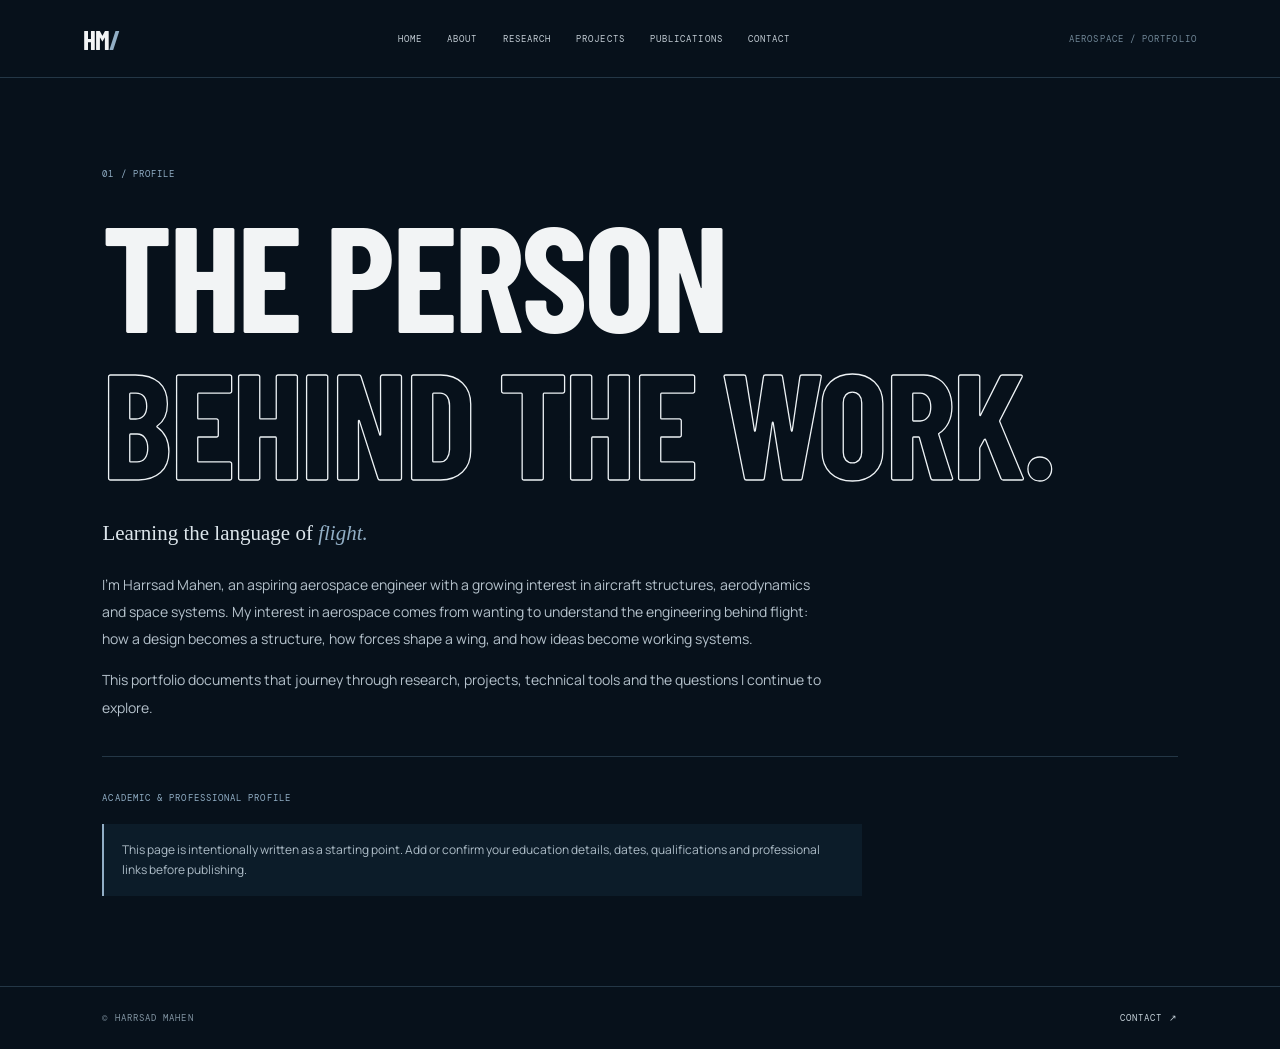
==== about.html @ 7b2c5748 "Add files via upload" ====
<!doctype html><html lang="en"><head><meta charset="utf-8"><meta name="viewport" content="width=device-width,initial-scale=1"><title>About | Harrsad Mahen</title><link rel="stylesheet" href="styles.css"></head><body><header class="topbar">
<a class="brand" href="index.html">HM<span>/</span></a>
<nav aria-label="Main navigation">
<a href="index.html">HOME</a><a href="about.html">ABOUT</a><a href="research.html">RESEARCH</a><a href="projects.html">PROJECTS</a><a href="publications.html">PUBLICATIONS</a><a href="contact.html">CONTACT</a>
</nav><span class="micro">AEROSPACE / PORTFOLIO</span></header><main class="wrap"><p class="eyebrow">01 / PROFILE</p><h1>THE PERSON<br><span class="outline">BEHIND THE WORK.</span></h1><p class="lede">Learning the language of <span class="serif">flight.</span></p><p class="copy">I’m Harrsad Mahen, an aspiring aerospace engineer with a growing interest in aircraft structures, aerodynamics and space systems. My interest in aerospace comes from wanting to understand the engineering behind flight: how a design becomes a structure, how forces shape a wing, and how ideas become working systems.</p><p class="copy">This portfolio documents that journey through research, projects, technical tools and the questions I continue to explore.</p><hr class="rule"><p class="eyebrow">ACADEMIC & PROFESSIONAL PROFILE</p><div class="notice">This page is intentionally written as a starting point. Add or confirm your education details, dates, qualifications and professional links before publishing.</div></main><footer class="footer"><span>© HARRSAD MAHEN</span><a href="contact.html">CONTACT ↗</a></footer></body></html>
---- styles.css ----
@import url('https://fonts.googleapis.com/css2?family=Barlow+Condensed:wght@400;500;600;700;800&family=DM+Mono:wght@400;500&family=Manrope:wght@400;500;600;700;800&display=swap');
:root{--bg:#07111b;--panel:#0d2030;--ink:#f2f4f5;--muted:#9aaab7;--line:#243746;--blue:#91aec5;--display:'Barlow Condensed','Arial Narrow',sans-serif;--mono:'DM Mono',monospace;--body:'Manrope',Arial,sans-serif}
*{box-sizing:border-box}html{scroll-behavior:smooth;scroll-padding-top:90px}body{margin:0;background:var(--bg);color:var(--ink);font-family:var(--body);line-height:1.65}a{color:inherit;text-decoration:none}.topbar{min-height:78px;padding:0 6.5vw;display:flex;align-items:center;justify-content:space-between;gap:22px;border-bottom:1px solid var(--line);background:#07111b;position:sticky;top:0;z-index:5}.brand{font:700 27px var(--display);letter-spacing:-.04em}.brand span{color:var(--blue)}nav{display:flex;gap:25px;flex-wrap:wrap}nav a,.micro,.eyebrow,.tag,.footer{font:9px var(--mono);letter-spacing:.12em}nav a{color:#c3cdd5}nav a:hover,nav a[aria-current=page]{color:var(--blue)}.micro{color:#718797}.wrap{padding:90px 8vw;max-width:1440px;margin:auto}.eyebrow{color:var(--blue);margin:0 0 20px}h1,h2,h3{font-family:var(--display);text-transform:uppercase;line-height:.98;letter-spacing:-.025em;margin:0 0 24px}h1{font-size:clamp(70px,12vw,150px)}h2{font-size:clamp(43px,6vw,76px)}h3{font-size:32px}h1 .outline,h2 .outline{color:transparent;-webkit-text-stroke:1.3px #edf2f5}.serif{font:italic 400 1em Georgia,serif;text-transform:none;color:var(--blue)}.lede{font:400 21px/1.5 Georgia,serif;color:#dce5eb;max-width:690px}.copy{max-width:720px;color:#b5c2cc;font-size:14px;line-height:1.95}.hero{min-height:600px;display:grid;grid-template-columns:1.1fr .9fr;gap:5vw;align-items:center}.hero-art{min-height:390px;border:1px solid #2b4355;background:radial-gradient(ellipse at 52% 48%,#1a3b52,#0a1925 70%);position:relative;overflow:hidden;display:grid;place-items:center}.hero-art:before,.hero-art:after{content:"";position:absolute;border:1px solid #7391a8;border-radius:50%;width:72%;height:28%;transform:rotate(-25deg)}.hero-art:after{width:50%;height:90%;transform:rotate(55deg);opacity:.55}.hero-art span{z-index:1;font:10px var(--mono);letter-spacing:.15em;color:#a9c0d0}.actions{display:flex;gap:22px;flex-wrap:wrap;margin-top:30px}.button{display:inline-block;padding:13px 17px;border:1px solid #7896ad;font:9px var(--mono);letter-spacing:.1em}.button:hover{background:#eaf0f4;color:#07111b}.grid{display:grid;grid-template-columns:repeat(2,minmax(0,1fr));gap:18px;margin-top:35px}.card{padding:25px;border:1px solid var(--line);background:#0a1925}.card .tag{color:var(--blue)}.card p{color:var(--muted);font-size:13px}.rule{border:0;border-top:1px solid var(--line);margin:35px 0}.list{list-style:none;padding:0;margin:30px 0}.list li{padding:18px 0;border-bottom:1px solid var(--line);display:flex;gap:20px}.list b{color:var(--blue);font:11px var(--mono);min-width:28px}.notice{padding:16px 18px;border-left:2px solid var(--blue);background:#0c1c29;color:#aebdc8;font-size:12px;max-width:760px}.footer{border-top:1px solid var(--line);padding:25px 8vw;color:#8295a3;display:flex;justify-content:space-between;gap:18px;flex-wrap:wrap}.footer a{color:#c5d1d9}.paper-box{border:1px solid var(--line);padding:25px;background:#0a1925;margin:25px 0}.paper-box .paper-title{font:600 29px/1.15 var(--display);text-transform:uppercase}.small{font-size:11px;color:#8396a5}
@media(max-width:760px){.topbar{align-items:flex-start;flex-direction:column;padding:16px 5vw}.topbar nav{gap:14px}.topbar nav a{font-size:8px}.wrap{padding:65px 5vw}.hero{grid-template-columns:1fr;min-height:auto}.hero-art{min-height:280px}.grid{grid-template-columns:1fr}.footer{padding:22px 5vw}}
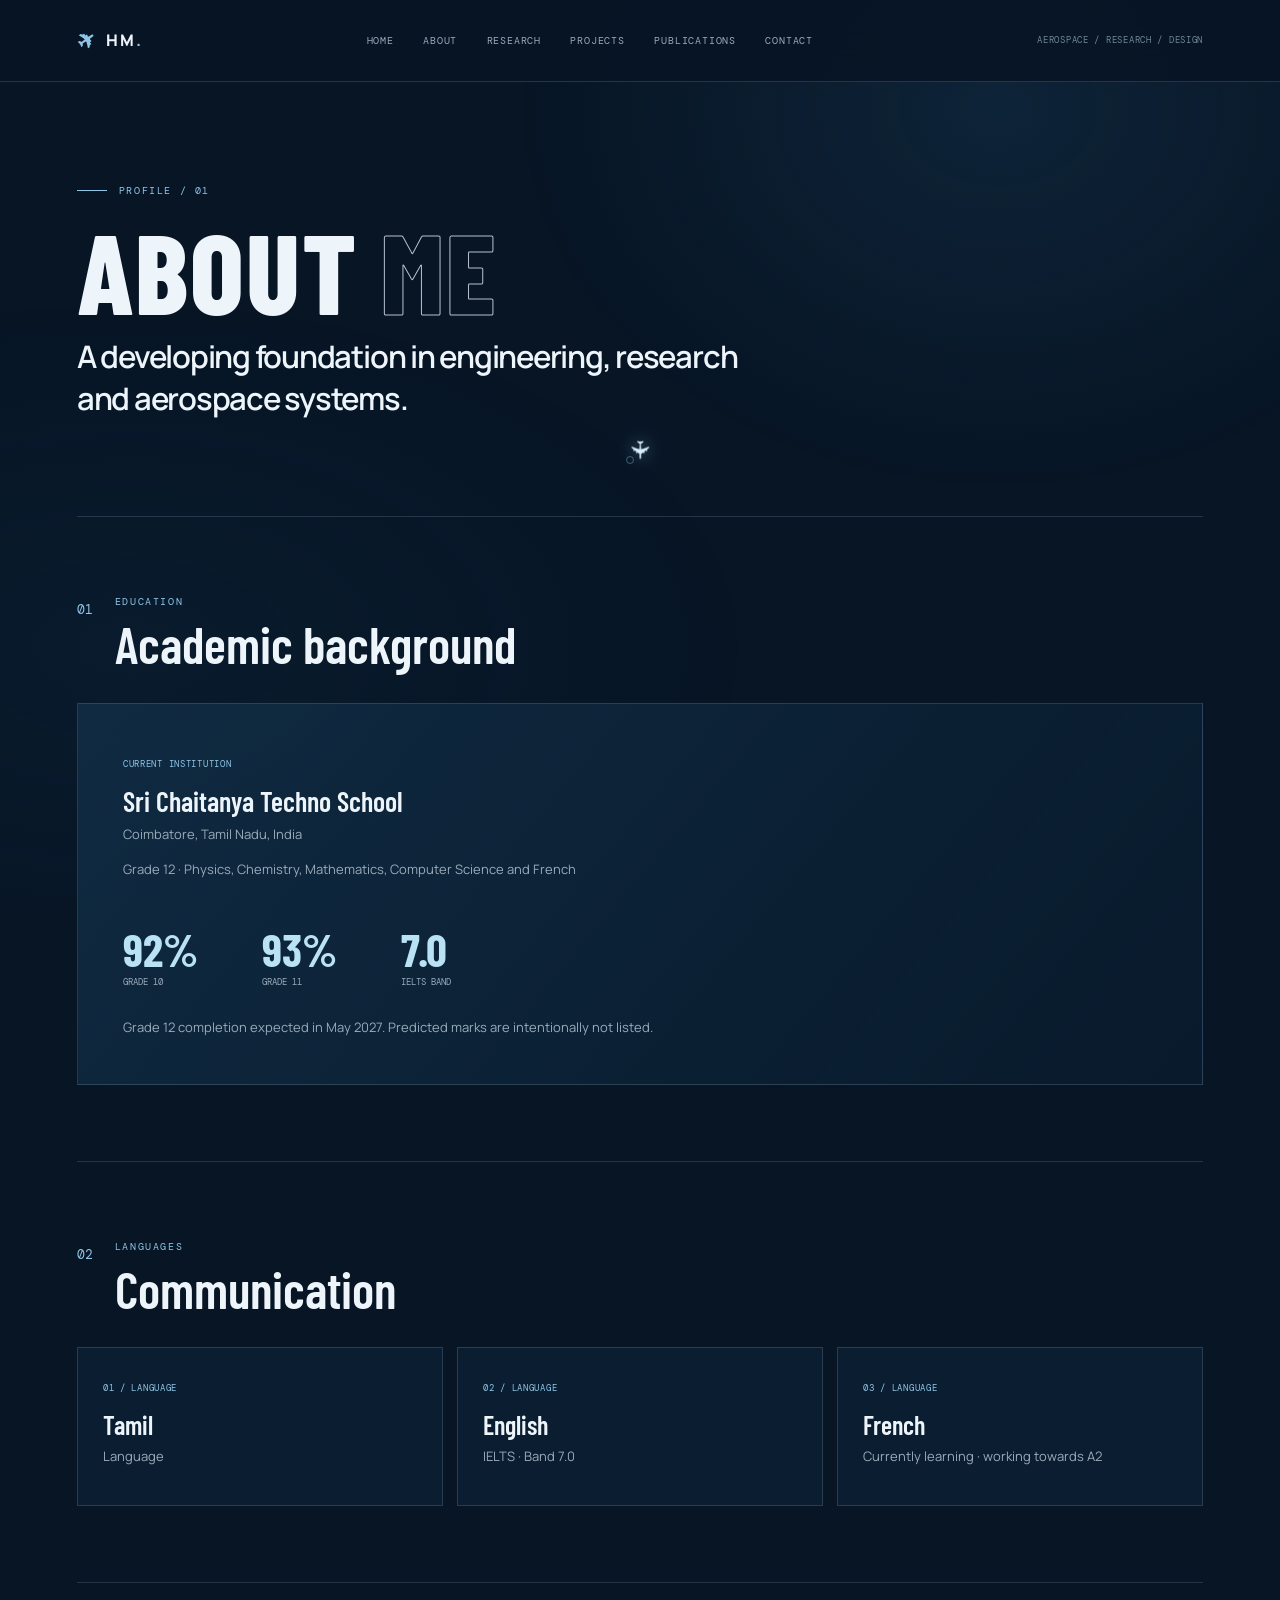
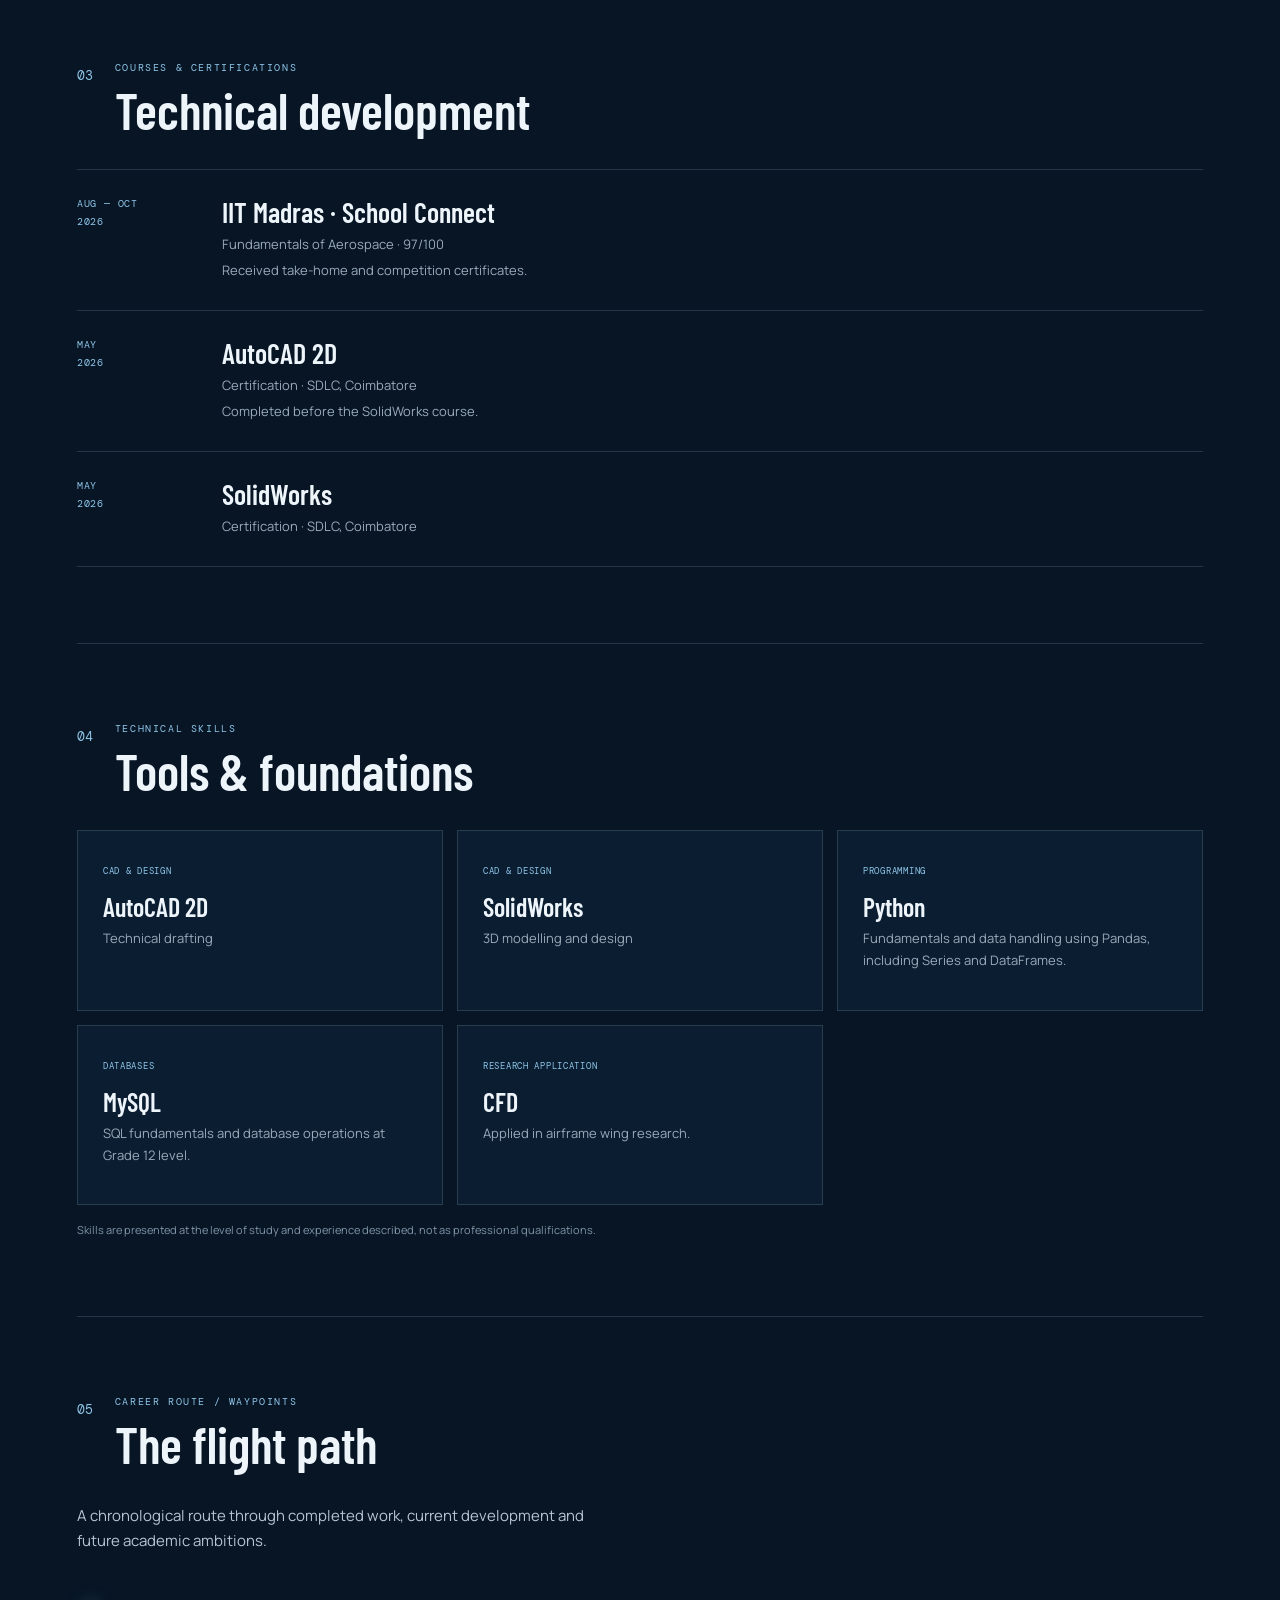
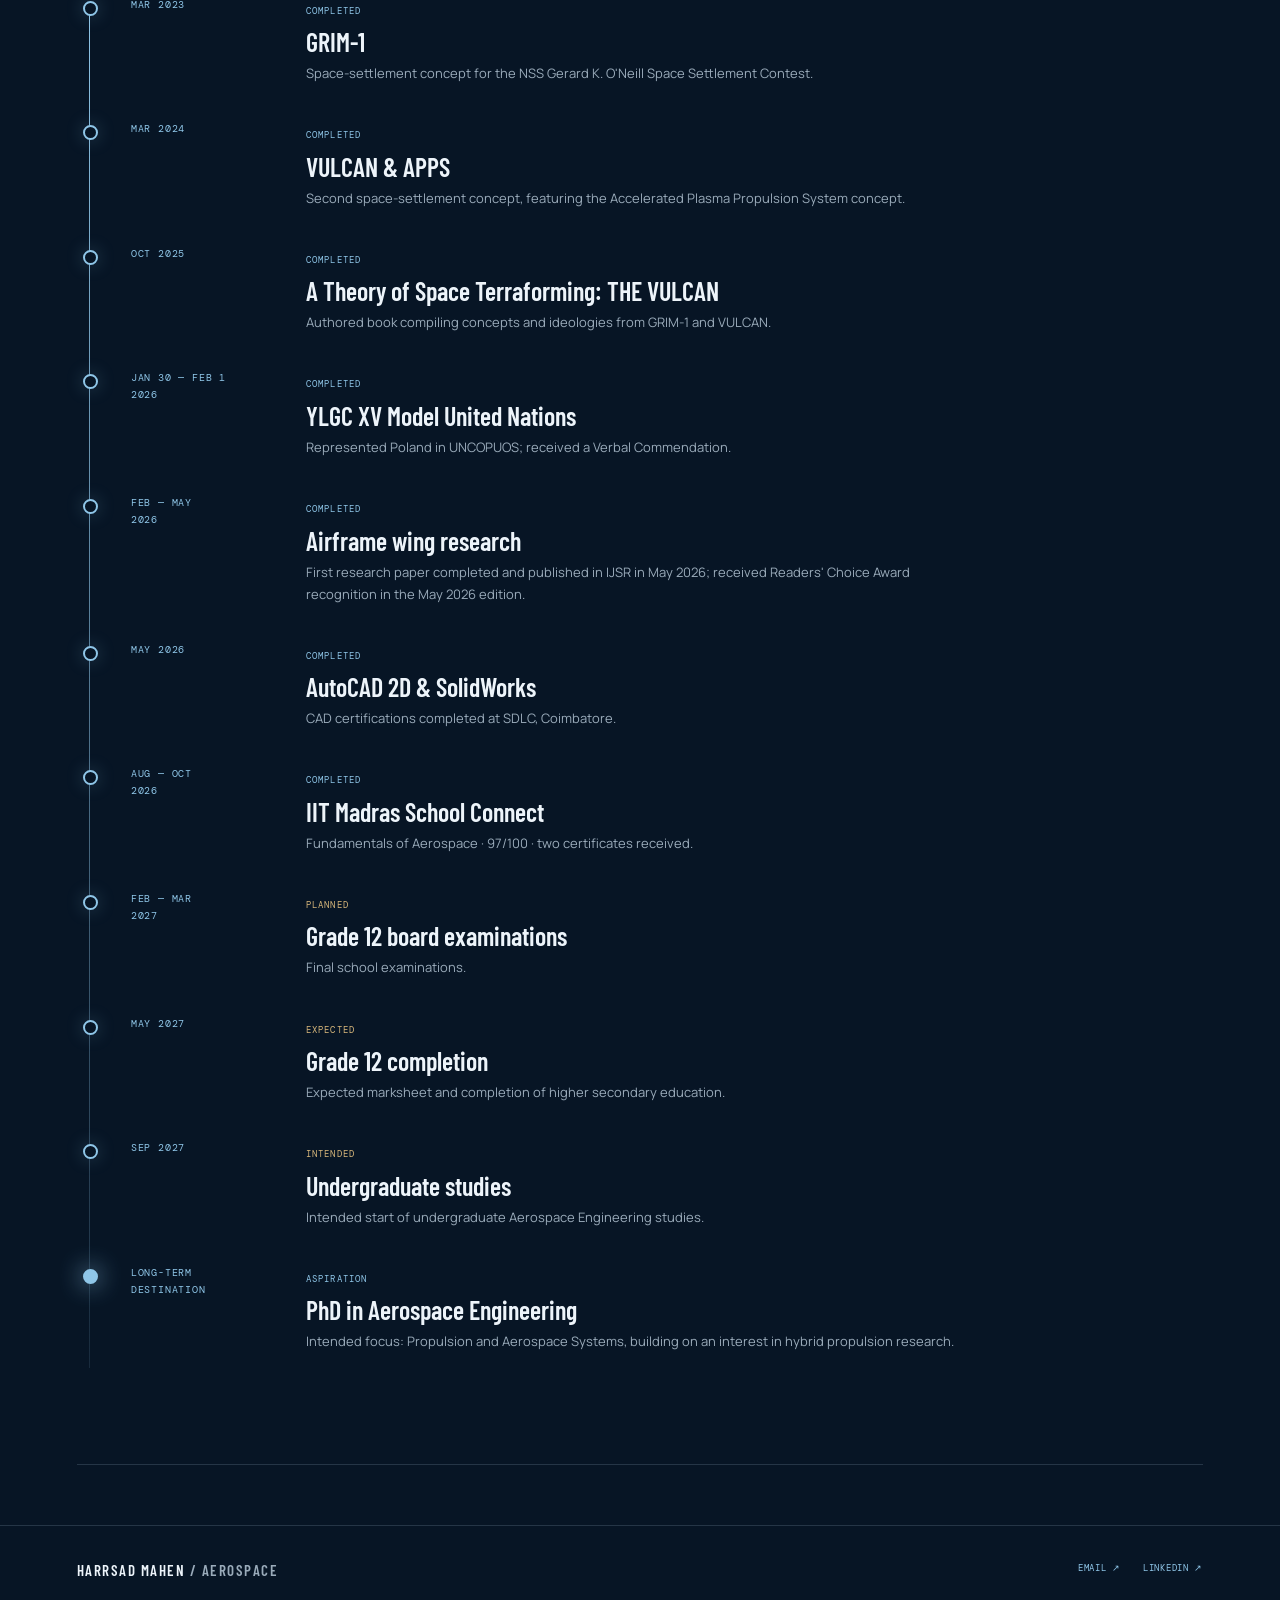
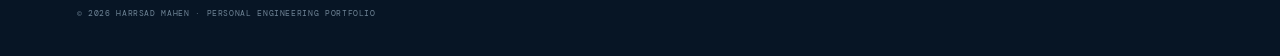
==== commit 3d6f7441: "Add files via upload" ====
--- a/about.html
+++ b/about.html
@@ -1,5 +1,85 @@
-<!doctype html><html lang="en"><head><meta charset="utf-8"><meta name="viewport" content="width=device-width,initial-scale=1"><title>About | Harrsad Mahen</title><link rel="stylesheet" href="styles.css"></head><body><header class="topbar">
-<a class="brand" href="index.html">HM<span>/</span></a>
-<nav aria-label="Main navigation">
-<a href="index.html">HOME</a><a href="about.html">ABOUT</a><a href="research.html">RESEARCH</a><a href="projects.html">PROJECTS</a><a href="publications.html">PUBLICATIONS</a><a href="contact.html">CONTACT</a>
-</nav><span class="micro">AEROSPACE / PORTFOLIO</span></header><main class="wrap"><p class="eyebrow">01 / PROFILE</p><h1>THE PERSON<br><span class="outline">BEHIND THE WORK.</span></h1><p class="lede">Learning the language of <span class="serif">flight.</span></p><p class="copy">I’m Harrsad Mahen, an aspiring aerospace engineer with a growing interest in aircraft structures, aerodynamics and space systems. My interest in aerospace comes from wanting to understand the engineering behind flight: how a design becomes a structure, how forces shape a wing, and how ideas become working systems.</p><p class="copy">This portfolio documents that journey through research, projects, technical tools and the questions I continue to explore.</p><hr class="rule"><p class="eyebrow">ACADEMIC & PROFESSIONAL PROFILE</p><div class="notice">This page is intentionally written as a starting point. Add or confirm your education details, dates, qualifications and professional links before publishing.</div></main><footer class="footer"><span>© HARRSAD MAHEN</span><a href="contact.html">CONTACT ↗</a></footer></body></html>+<!doctype html>
+<html lang="en"><head>
+<meta charset="utf-8"><meta name="viewport" content="width=device-width, initial-scale=1">
+<meta name="description" content="Academic background, languages, certifications, technical skills and aerospace journey of Harrsad Mahen.">
+<meta name="theme-color" content="#071525">
+<title>About | Harrsad Mahen</title>
+<link rel="icon" href="favicon.svg" type="image/svg+xml">
+<link rel="preconnect" href="https://fonts.googleapis.com"><link rel="preconnect" href="https://fonts.gstatic.com" crossorigin>
+<link href="https://fonts.googleapis.com/css2?family=Barlow+Condensed:wght@500;600;700;800&family=DM+Mono:wght@400;500&family=Manrope:wght@400;500;600;700;800&display=swap" rel="stylesheet">
+<link rel="stylesheet" href="styles.css"></head><body>
+<header class="site-header">
+  <a class="wordmark" href="index.html" aria-label="Harrsad Mahen home"><span class="mark-plane">✈</span><span>HM<span class="wordmark-dot">.</span></span></a>
+  <button class="menu-toggle" aria-label="Open navigation" aria-expanded="false">☰</button>
+  <nav class="main-nav" aria-label="Main navigation">
+    <a href="index.html">Home</a><a href="about.html">About</a><a href="research.html">Research</a><a href="projects.html">Projects</a><a href="publications.html">Publications</a><a href="contact.html">Contact</a>
+  </nav>
+  <span class="header-index">AEROSPACE / RESEARCH / DESIGN</span>
+</header>
+<main><section class="page-hero page-shell">
+      <p class="eyebrow"><span class="eyebrow-line"></span> PROFILE / 01</p><h1>ABOUT <span class="outline-text">ME</span></h1>
+      <p class="hero-lede">A developing foundation in engineering, research and aerospace systems.</p>
+    </section>
+    <section class="content-section page-shell">
+      <div class="section-heading"><span class="section-number">01</span><div><p class="eyebrow">EDUCATION</p><h2>Academic background</h2></div></div>
+      <div class="info-panel">
+        <div><span class="micro-label">CURRENT INSTITUTION</span><h3>Sri Chaitanya Techno School</h3><p>Coimbatore, Tamil Nadu, India</p><p>Grade 12 · Physics, Chemistry, Mathematics, Computer Science and French</p></div>
+        <div class="score-grid">
+          <div class="score"><strong>92%</strong><span>Grade 10</span></div><div class="score"><strong>93%</strong><span>Grade 11</span></div><div class="score"><strong>7.0</strong><span>IELTS band</span></div>
+        </div>
+        <p class="note">Grade 12 completion expected in May 2027. Predicted marks are intentionally not listed.</p>
+      </div>
+    </section>
+    <section class="content-section page-shell">
+      <div class="section-heading"><span class="section-number">02</span><div><p class="eyebrow">LANGUAGES</p><h2>Communication</h2></div></div>
+      <div class="three-grid">
+        <article class="data-card"><span class="micro-label">01 / LANGUAGE</span><h3>Tamil</h3><p>Language</p></article>
+        <article class="data-card"><span class="micro-label">02 / LANGUAGE</span><h3>English</h3><p>IELTS · Band 7.0</p></article>
+        <article class="data-card"><span class="micro-label">03 / LANGUAGE</span><h3>French</h3><p>Currently learning · working towards A2</p></article>
+      </div>
+    </section>
+    <section class="content-section page-shell">
+      <div class="section-heading"><span class="section-number">03</span><div><p class="eyebrow">COURSES & CERTIFICATIONS</p><h2>Technical development</h2></div></div>
+      <div class="stack-list">
+        <article class="list-card"><div class="list-date">AUG — OCT<br>2026</div><div><h3>IIT Madras · School Connect</h3><p>Fundamentals of Aerospace · 97/100</p><p class="muted">Received take-home and competition certificates.</p></div></article>
+        <article class="list-card"><div class="list-date">MAY<br>2026</div><div><h3>AutoCAD 2D</h3><p>Certification · SDLC, Coimbatore</p><p class="muted">Completed before the SolidWorks course.</p></div></article>
+        <article class="list-card"><div class="list-date">MAY<br>2026</div><div><h3>SolidWorks</h3><p>Certification · SDLC, Coimbatore</p></div></article>
+      </div>
+    </section>
+    <section class="content-section page-shell">
+      <div class="section-heading"><span class="section-number">04</span><div><p class="eyebrow">TECHNICAL SKILLS</p><h2>Tools & foundations</h2></div></div>
+      <div class="skill-grid">
+        <article class="data-card"><span class="micro-label">CAD & DESIGN</span><h3>AutoCAD 2D</h3><p>Technical drafting</p></article>
+        <article class="data-card"><span class="micro-label">CAD & DESIGN</span><h3>SolidWorks</h3><p>3D modelling and design</p></article>
+        <article class="data-card"><span class="micro-label">PROGRAMMING</span><h3>Python</h3><p>Fundamentals and data handling using Pandas, including Series and DataFrames.</p></article>
+        <article class="data-card"><span class="micro-label">DATABASES</span><h3>MySQL</h3><p>SQL fundamentals and database operations at Grade 12 level.</p></article>
+        <article class="data-card"><span class="micro-label">RESEARCH APPLICATION</span><h3>CFD</h3><p>Applied in airframe wing research.</p></article>
+      </div>
+      <p class="note">Skills are presented at the level of study and experience described, not as professional qualifications.</p>
+    </section>
+    <section class="content-section page-shell" id="flight-path">
+      <div class="section-heading"><span class="section-number">05</span><div><p class="eyebrow">CAREER ROUTE / WAYPOINTS</p><h2>The flight path</h2></div></div>
+      <p class="body-copy narrow">A chronological route through completed work, current development and future academic ambitions.</p>
+      <div class="timeline">
+        <article class="timeline-item complete"><span class="timeline-date">MAR 2023</span><div><span class="status">COMPLETED</span><h3>GRIM-1</h3><p>Space-settlement concept for the NSS Gerard K. O'Neill Space Settlement Contest.</p></div></article>
+        <article class="timeline-item complete"><span class="timeline-date">MAR 2024</span><div><span class="status">COMPLETED</span><h3>VULCAN & APPS</h3><p>Second space-settlement concept, featuring the Accelerated Plasma Propulsion System concept.</p></div></article>
+        <article class="timeline-item complete"><span class="timeline-date">OCT 2025</span><div><span class="status">COMPLETED</span><h3>A Theory of Space Terraforming: THE VULCAN</h3><p>Authored book compiling concepts and ideologies from GRIM-1 and VULCAN.</p></div></article>
+        <article class="timeline-item complete"><span class="timeline-date">JAN 30 — FEB 1<br>2026</span><div><span class="status">COMPLETED</span><h3>YLGC XV Model United Nations</h3><p>Represented Poland in UNCOPUOS; received a Verbal Commendation.</p></div></article>
+        <article class="timeline-item complete"><span class="timeline-date">FEB — MAY<br>2026</span><div><span class="status">COMPLETED</span><h3>Airframe wing research</h3><p>First research paper completed and published in IJSR in May 2026; received Readers' Choice Award recognition in the May 2026 edition.</p></div></article>
+        <article class="timeline-item complete"><span class="timeline-date">MAY 2026</span><div><span class="status">COMPLETED</span><h3>AutoCAD 2D & SolidWorks</h3><p>CAD certifications completed at SDLC, Coimbatore.</p></div></article>
+        <article class="timeline-item complete"><span class="timeline-date">AUG — OCT<br>2026</span><div><span class="status">COMPLETED</span><h3>IIT Madras School Connect</h3><p>Fundamentals of Aerospace · 97/100 · two certificates received.</p></div></article>
+        <article class="timeline-item planned"><span class="timeline-date">FEB — MAR<br>2027</span><div><span class="status">PLANNED</span><h3>Grade 12 board examinations</h3><p>Final school examinations.</p></div></article>
+        <article class="timeline-item planned"><span class="timeline-date">MAY 2027</span><div><span class="status">EXPECTED</span><h3>Grade 12 completion</h3><p>Expected marksheet and completion of higher secondary education.</p></div></article>
+        <article class="timeline-item planned"><span class="timeline-date">SEP 2027</span><div><span class="status">INTENDED</span><h3>Undergraduate studies</h3><p>Intended start of undergraduate Aerospace Engineering studies.</p></div></article>
+        <article class="timeline-item destination"><span class="timeline-date">LONG-TERM<br>DESTINATION</span><div><span class="status">ASPIRATION</span><h3>PhD in Aerospace Engineering</h3><p>Intended focus: Propulsion and Aerospace Systems, building on an interest in hybrid propulsion research.</p></div></article>
+      </div>
+    </section></main>
+<footer class="site-footer">
+  <a class="footer-brand" href="index.html">HARRSAD MAHEN <span> / AEROSPACE</span></a>
+  <div class="footer-links"><a href="mailto:harrsadmahen28@gmail.com">EMAIL ↗</a><a href="https://in.linkedin.com/in/harrsad-mahen-207b25360" target="_blank" rel="noopener">LINKEDIN ↗</a></div>
+  <small>© <span data-year></span> HARRSAD MAHEN · PERSONAL ENGINEERING PORTFOLIO</small>
+</footer>
+<div class="cursor-plane" aria-hidden="true">✈</div>
+<div class="cursor-trail" aria-hidden="true"></div>
+<script src="script.js"></script>
+</body></html>
--- a/styles.css
+++ b/styles.css
@@ -1,4 +1,8 @@
-@import url('https://fonts.googleapis.com/css2?family=Barlow+Condensed:wght@400;500;600;700;800&family=DM+Mono:wght@400;500&family=Manrope:wght@400;500;600;700;800&display=swap');
-:root{--bg:#07111b;--panel:#0d2030;--ink:#f2f4f5;--muted:#9aaab7;--line:#243746;--blue:#91aec5;--display:'Barlow Condensed','Arial Narrow',sans-serif;--mono:'DM Mono',monospace;--body:'Manrope',Arial,sans-serif}
-*{box-sizing:border-box}html{scroll-behavior:smooth;scroll-padding-top:90px}body{margin:0;background:var(--bg);color:var(--ink);font-family:var(--body);line-height:1.65}a{color:inherit;text-decoration:none}.topbar{min-height:78px;padding:0 6.5vw;display:flex;align-items:center;justify-content:space-between;gap:22px;border-bottom:1px solid var(--line);background:#07111b;position:sticky;top:0;z-index:5}.brand{font:700 27px var(--display);letter-spacing:-.04em}.brand span{color:var(--blue)}nav{display:flex;gap:25px;flex-wrap:wrap}nav a,.micro,.eyebrow,.tag,.footer{font:9px var(--mono);letter-spacing:.12em}nav a{color:#c3cdd5}nav a:hover,nav a[aria-current=page]{color:var(--blue)}.micro{color:#718797}.wrap{padding:90px 8vw;max-width:1440px;margin:auto}.eyebrow{color:var(--blue);margin:0 0 20px}h1,h2,h3{font-family:var(--display);text-transform:uppercase;line-height:.98;letter-spacing:-.025em;margin:0 0 24px}h1{font-size:clamp(70px,12vw,150px)}h2{font-size:clamp(43px,6vw,76px)}h3{font-size:32px}h1 .outline,h2 .outline{color:transparent;-webkit-text-stroke:1.3px #edf2f5}.serif{font:italic 400 1em Georgia,serif;text-transform:none;color:var(--blue)}.lede{font:400 21px/1.5 Georgia,serif;color:#dce5eb;max-width:690px}.copy{max-width:720px;color:#b5c2cc;font-size:14px;line-height:1.95}.hero{min-height:600px;display:grid;grid-template-columns:1.1fr .9fr;gap:5vw;align-items:center}.hero-art{min-height:390px;border:1px solid #2b4355;background:radial-gradient(ellipse at 52% 48%,#1a3b52,#0a1925 70%);position:relative;overflow:hidden;display:grid;place-items:center}.hero-art:before,.hero-art:after{content:"";position:absolute;border:1px solid #7391a8;border-radius:50%;width:72%;height:28%;transform:rotate(-25deg)}.hero-art:after{width:50%;height:90%;transform:rotate(55deg);opacity:.55}.hero-art span{z-index:1;font:10px var(--mono);letter-spacing:.15em;color:#a9c0d0}.actions{display:flex;gap:22px;flex-wrap:wrap;margin-top:30px}.button{display:inline-block;padding:13px 17px;border:1px solid #7896ad;font:9px var(--mono);letter-spacing:.1em}.button:hover{background:#eaf0f4;color:#07111b}.grid{display:grid;grid-template-columns:repeat(2,minmax(0,1fr));gap:18px;margin-top:35px}.card{padding:25px;border:1px solid var(--line);background:#0a1925}.card .tag{color:var(--blue)}.card p{color:var(--muted);font-size:13px}.rule{border:0;border-top:1px solid var(--line);margin:35px 0}.list{list-style:none;padding:0;margin:30px 0}.list li{padding:18px 0;border-bottom:1px solid var(--line);display:flex;gap:20px}.list b{color:var(--blue);font:11px var(--mono);min-width:28px}.notice{padding:16px 18px;border-left:2px solid var(--blue);background:#0c1c29;color:#aebdc8;font-size:12px;max-width:760px}.footer{border-top:1px solid var(--line);padding:25px 8vw;color:#8295a3;display:flex;justify-content:space-between;gap:18px;flex-wrap:wrap}.footer a{color:#c5d1d9}.paper-box{border:1px solid var(--line);padding:25px;background:#0a1925;margin:25px 0}.paper-box .paper-title{font:600 29px/1.15 var(--display);text-transform:uppercase}.small{font-size:11px;color:#8396a5}
-@media(max-width:760px){.topbar{align-items:flex-start;flex-direction:column;padding:16px 5vw}.topbar nav{gap:14px}.topbar nav a{font-size:8px}.wrap{padding:65px 5vw}.hero{grid-template-columns:1fr;min-height:auto}.hero-art{min-height:280px}.grid{grid-template-columns:1fr}.footer{padding:22px 5vw}}
+
+:root{--navy:#071525;--navy2:#0b2036;--panel:#102941;--panel2:#132f49;--ink:#edf4fa;--muted:#9aabba;--line:rgba(198,220,239,.16);--blue:#8fc6e8;--cyan:#b9e2f4;--gold:#d8b77b;--mono:"DM Mono",monospace;--sans:"Manrope",sans-serif;--display:"Barlow Condensed",sans-serif;--ease:cubic-bezier(.2,.75,.25,1)}
+*{box-sizing:border-box}html{scroll-behavior:smooth;scroll-padding-top:90px}body{margin:0;background:var(--navy);color:var(--ink);font-family:var(--sans);font-size:15px;line-height:1.7;overflow-x:hidden}body:before{content:"";position:fixed;inset:0;pointer-events:none;z-index:-1;background:radial-gradient(ellipse at 78% 12%,rgba(48,103,142,.18),transparent 34%),radial-gradient(ellipse at 10% 72%,rgba(24,70,104,.13),transparent 38%)}a{color:inherit;text-decoration:none}button,input,select,textarea{font:inherit}.site-header{height:82px;padding:0 clamp(22px,6vw,92px);display:flex;align-items:center;gap:42px;border-bottom:1px solid var(--line);position:sticky;top:0;z-index:50;background:rgba(7,21,37,.9);backdrop-filter:blur(18px)}.wordmark{display:flex;align-items:center;gap:10px;font-weight:800;letter-spacing:.1em;font-size:16px}.mark-plane{font-size:22px;color:var(--blue);transform:rotate(-35deg)}.wordmark-dot{color:var(--blue)}.main-nav{display:flex;gap:clamp(14px,2.3vw,34px);margin:auto}.main-nav a,.header-index,.micro-label,.eyebrow,.status,.project-type,.site-footer small,.footer-links,.list-date,.timeline-date,.gallery-item figcaption,.visual-topline,.visual-coordinate,.visual-caption,.book-bottom,.optional{font-family:var(--mono);text-transform:uppercase;letter-spacing:.08em}.main-nav a{font-size:10px;color:var(--muted);transition:color .25s}.main-nav a:hover,.main-nav a.active{color:var(--cyan)}.header-index{font-size:9px;color:#71879a}.menu-toggle{display:none;background:none;border:1px solid var(--line);color:var(--ink);padding:7px 10px}.page-shell{width:min(1180px,88vw);margin-inline:auto}.home-hero{min-height:690px;display:grid;grid-template-columns:1.05fr .95fr;align-items:center;gap:5vw;padding-block:80px 100px}.eyebrow{font-size:10px;color:var(--blue);display:flex;align-items:center;gap:12px;letter-spacing:.16em}.eyebrow-line{display:inline-block;width:30px;height:1px;background:var(--blue)}h1,h2,h3,h4,p{margin-top:0}h1{font:800 clamp(76px,11vw,150px)/.78 var(--display);letter-spacing:.015em;margin:34px 0 30px}.outline-text{color:transparent;-webkit-text-stroke:1px rgba(232,244,252,.78)}.hero-period{color:var(--blue)}.hero-lede{font-size:clamp(21px,2.5vw,31px);font-weight:600;line-height:1.35;letter-spacing:-.04em}.hero-lede em{font-style:normal;color:var(--blue)}.body-copy{color:#b6c5d2;max-width:690px}.narrow{max-width:510px}.button-row{display:flex;align-items:center;gap:26px;flex-wrap:wrap;margin-top:32px}.button{display:inline-flex;align-items:center;justify-content:center;gap:20px;padding:14px 19px;border:1px solid var(--blue);font:11px var(--mono);text-transform:uppercase;letter-spacing:.08em;transition:background .3s,color .3s,transform .3s}.button:hover{transform:translateY(-3px);background:var(--blue);color:var(--navy)}.button-primary{background:var(--blue);color:var(--navy)}.button-primary:hover{background:var(--cyan)}.button-secondary{border-color:var(--line);color:var(--ink)}.text-link,.arrow-link{font:11px var(--mono);text-transform:uppercase;letter-spacing:.08em;color:var(--blue)}.hero-visual{height:470px;position:relative;overflow:hidden;border:1px solid var(--line);background:linear-gradient(145deg,rgba(20,54,79,.8),rgba(7,21,37,.3)),repeating-linear-gradient(0deg,transparent 0 39px,rgba(173,208,232,.07) 40px),repeating-linear-gradient(90deg,transparent 0 39px,rgba(173,208,232,.07) 40px)}.visual-topline{position:absolute;top:22px;left:24px;right:24px;display:flex;justify-content:space-between;font-size:9px;color:var(--muted)}.radar-ring{position:absolute;border:1px solid rgba(143,198,232,.24);border-radius:50%;aspect-ratio:1;left:50%;top:48%;transform:translate(-50%,-50%)}.ring-one{width:66%}.ring-two{width:43%;border-style:dashed}.hero-plane{position:absolute;left:50%;top:48%;transform:translate(-50%,-50%) rotate(-28deg);font-size:100px;color:#d9ecf8;text-shadow:0 0 45px rgba(143,198,232,.35)}.visual-coordinate{position:absolute;right:24px;top:48%;font-size:9px;line-height:1.8;color:var(--blue)}.visual-caption{position:absolute;left:24px;bottom:23px;font-size:9px;line-height:1.8;color:var(--ink)}.visual-caption span{color:var(--muted)}.home-strip{display:grid;grid-template-columns:repeat(3,1fr);border-top:1px solid var(--line);border-bottom:1px solid var(--line);padding-block:38px 45px;gap:30px}.home-strip>div+div{border-left:1px solid var(--line);padding-left:30px}.micro-label{font-size:9px;color:var(--blue)}.home-strip h2{font:600 28px var(--display);margin:14px 0 4px}.home-strip p{font-size:12px;color:var(--muted);min-height:40px}.page-hero{padding-block:100px 65px;border-bottom:1px solid var(--line)}.page-hero h1{font-size:clamp(64px,9vw,112px);margin:28px 0 22px}.page-hero .hero-lede{max-width:700px}.content-section{padding-block:76px;border-bottom:1px solid var(--line)}.section-heading{display:flex;align-items:flex-start;gap:22px;margin-bottom:32px}.section-number{font:13px var(--mono);color:var(--blue);padding-top:8px}.section-heading .eyebrow{margin-bottom:7px}.section-heading h2{font:600 clamp(34px,4vw,52px)/1.05 var(--display);margin:0}.info-panel,.publication-feature,.research-next,.book-feature{border:1px solid var(--line);background:linear-gradient(130deg,rgba(17,46,70,.85),rgba(9,27,45,.8));padding:clamp(24px,4vw,45px)}.info-panel h3,.data-card h3,.list-card h3{font:600 28px var(--display);margin:10px 0 5px}.info-panel p,.data-card p,.list-card p{color:var(--muted);font-size:13px}.score-grid{display:flex;gap:clamp(22px,5vw,70px);padding-block:28px 12px}.score{display:flex;flex-direction:column}.score strong{font:700 46px var(--display);color:var(--cyan)}.score span{font:9px var(--mono);color:var(--muted);text-transform:uppercase}.note{font-size:11px;color:#8196a8;margin:16px 0 0}.three-grid,.skill-grid{display:grid;grid-template-columns:repeat(3,1fr);gap:14px}.skill-grid{grid-template-columns:repeat(3,1fr)}.data-card{padding:25px;border:1px solid var(--line);background:rgba(15,39,60,.55);min-height:150px}.data-card h3{font-size:26px}.stack-list{border-top:1px solid var(--line)}.list-card{display:grid;grid-template-columns:120px 1fr;gap:25px;padding:25px 0;border-bottom:1px solid var(--line)}.list-date{font-size:10px;line-height:1.8;color:var(--blue)}.list-card h3{margin:0 0 4px}.list-card p{margin-bottom:4px}.muted{color:var(--muted)!important}.timeline{position:relative;margin:42px 0 0 12px;padding-left:42px}.timeline:before{content:"";position:absolute;left:0;top:6px;bottom:20px;width:1px;background:linear-gradient(var(--blue),rgba(143,198,232,.12))}.timeline-item{position:relative;display:grid;grid-template-columns:150px 1fr;gap:25px;padding:0 0 36px}.timeline-item:before{content:"";position:absolute;left:-48px;top:5px;width:11px;height:11px;border:2px solid var(--blue);border-radius:50%;background:var(--navy);box-shadow:0 0 18px rgba(143,198,232,.28)}.timeline-item.destination:before{background:var(--blue);box-shadow:0 0 25px var(--blue)}.timeline-date{font-size:10px;color:var(--blue);line-height:1.7}.status{font-size:9px;color:var(--blue);letter-spacing:.13em}.timeline-item h3{font:600 26px var(--display);margin:5px 0}.timeline-item p{font-size:13px;color:var(--muted);max-width:650px;margin:0}.timeline-item.planned .status{color:var(--gold)}.publication-feature h3{font:600 clamp(32px,4vw,50px)/1.06 var(--display);max-width:850px;margin:25px 0 14px}.feature-meta{display:flex;justify-content:space-between;gap:20px;color:var(--muted);font:9px var(--mono);letter-spacing:.1em}.award-line{display:flex;align-items:center;gap:16px;padding:20px 0;margin:25px 0;border-top:1px solid var(--line);border-bottom:1px solid var(--line)}.award-symbol{font-size:30px;color:var(--gold)}.award-line div{display:flex;flex-direction:column}.award-line strong{font:600 22px var(--display);color:#f0d6a4}.award-line span:last-child{font-size:11px;color:var(--muted)}.abstract-block{max-width:820px;margin-bottom:28px}.abstract-block p{color:#b8c7d3;font-size:14px}.research-next-top{display:flex;justify-content:space-between;gap:15px}.status-live{color:#a8d8c3}.research-next h3{font:700 clamp(40px,6vw,70px) var(--display);margin:25px 0 8px}.collab-panel{margin-top:35px;padding:25px;border:1px solid rgba(143,198,232,.3);display:flex;align-items:center;justify-content:space-between;gap:30px;background:rgba(23,57,82,.42)}.collab-panel h4{font:600 26px var(--display);margin:7px 0}.collab-panel p{font-size:12px;color:var(--muted);max-width:520px;margin:0}.project-section{padding-block:85px}.project-heading{display:flex;justify-content:space-between;align-items:end;gap:20px;margin-bottom:18px}.project-heading h2{font:800 clamp(64px,9vw,110px)/.85 var(--display);margin:10px 0 0}.project-type{font-size:9px;color:var(--blue);border:1px solid var(--line);padding:9px 12px}.gallery-grid{display:grid;grid-template-columns:repeat(2,1fr);gap:16px;margin-top:34px}.gallery-item{margin:0;border:1px solid var(--line);background:#0b1d2e;overflow:hidden}.gallery-item img{display:block;width:100%;height:340px;object-fit:contain;background:#091827;transition:transform .7s var(--ease),filter .7s}.gallery-item:hover img{transform:scale(1.035);filter:brightness(1.08)}.gallery-wide{grid-column:1/-1}.gallery-wide img{height:470px}.gallery-item figcaption{display:flex;gap:14px;padding:13px 16px;font-size:9px;color:var(--muted)}.gallery-item figcaption span{color:var(--blue)}.apps-feature{display:grid;grid-template-columns:.8fr 1.2fr;align-items:center;gap:25px;padding:25px;margin-top:32px;background:linear-gradient(110deg,#102c45,#0a1c30);border:1px solid var(--line)}.apps-feature h3{font:700 clamp(34px,5vw,58px)/.95 var(--display);margin:14px 0}.apps-feature p:last-child{color:var(--muted);font-size:13px}.apps-feature img{width:100%;max-height:390px;object-fit:contain;background:#fff}.vulcan-gallery .gallery-item img{height:350px}.book-feature{display:grid;grid-template-columns:250px 1fr;gap:clamp(28px,5vw,60px);align-items:center}.book-index{min-height:340px;background:linear-gradient(155deg,#254b68,#0c1e32 70%);border:1px solid rgba(210,232,247,.28);padding:22px;display:flex;flex-direction:column;justify-content:space-between;box-shadow:14px 16px 0 rgba(0,0,0,.14)}.book-mark{font:800 120px/.8 var(--display);color:rgba(232,244,252,.9);text-align:center}.book-bottom{font-size:8px;color:var(--muted)}.book-copy h2{font:700 clamp(35px,5vw,60px)/.98 var(--display);margin:16px 0}.book-copy h2 span{color:var(--blue)}.book-author{font:11px var(--mono);color:var(--blue)}.book-copy>p:not(.book-author):not(.note){color:#b8c7d3}.small-publication-note{display:flex;gap:30px;align-items:center;padding:25px 0}.small-publication-note a{font:10px var(--mono);color:var(--blue);text-transform:uppercase}.contact-layout{display:grid;grid-template-columns:.75fr 1.25fr;gap:7vw}.contact-aside h2{font:600 42px/1 var(--display);margin:16px 0}.contact-aside>p{color:var(--muted);font-size:13px;max-width:300px}.contact-direct{display:flex;flex-direction:column;padding:18px 0;border-bottom:1px solid var(--line);font-size:13px;overflow-wrap:anywhere}.contact-direct span{font:9px var(--mono);color:var(--blue);margin-bottom:5px}.contact-footnote{font-size:11px;color:var(--muted);margin-top:25px}.contact-form{display:flex;flex-direction:column;gap:20px}.form-row{display:grid;grid-template-columns:1fr 1fr;gap:16px}.contact-form label{display:flex;flex-direction:column;gap:8px;font:10px var(--mono);color:var(--blue);text-transform:uppercase;letter-spacing:.07em}.contact-form input,.contact-form select,.contact-form textarea{width:100%;border:1px solid var(--line);background:#0b2033;color:var(--ink);padding:14px 15px;outline:none;font:13px var(--sans);text-transform:none;letter-spacing:normal;transition:border .2s}.contact-form input:focus,.contact-form select:focus,.contact-form textarea:focus{border-color:var(--blue)}.contact-form textarea{resize:vertical}.contact-form input::placeholder,.contact-form textarea::placeholder{color:#71879a}.optional{font-size:8px;color:#73899b}.form-submit{align-self:flex-start;cursor:pointer}.form-disclaimer{font-size:10px;color:#8196a8;margin:0;max-width:600px}.site-footer{padding:35px clamp(22px,6vw,92px);display:grid;grid-template-columns:1fr auto;gap:16px;border-top:1px solid var(--line);margin-top:60px}.footer-brand{font:600 15px var(--display);letter-spacing:.1em}.footer-brand span{color:var(--muted)}.footer-links{display:flex;gap:22px;font-size:9px;color:var(--blue)}.site-footer small{grid-column:1/-1;font-size:8px;color:#6f8496;margin-top:12px}.reveal{opacity:0;transform:translateY(18px);transition:opacity .8s var(--ease),transform .8s var(--ease)}.reveal.visible{opacity:1;transform:none}
+.cursor-plane,.cursor-trail{position:fixed;left:0;top:0;pointer-events:none;z-index:1000;display:none}.cursor-plane{font-size:25px;color:#d9efff;filter:drop-shadow(0 0 8px rgba(143,198,232,.6));transform:translate(-50%,-50%) rotate(-35deg);transition:color .2s}.cursor-trail{width:8px;height:8px;border:1px solid rgba(143,198,232,.65);border-radius:50%;transform:translate(-50%,-50%);opacity:.6}.cursor-plane.is-hover{color:var(--gold);font-size:30px}
+@media (pointer:fine){body,a,button{cursor:none}.cursor-plane,.cursor-trail{display:block}}
+@media(max-width:900px){.header-index{display:none}.site-header{gap:20px}.main-nav{gap:14px}.home-hero{min-height:unset;padding-block:75px;grid-template-columns:1fr}.hero-visual{height:390px}.home-strip{grid-template-columns:1fr}.home-strip>div+div{border-left:0;border-top:1px solid var(--line);padding:25px 0 0}.home-strip p{min-height:0}.contact-layout{gap:35px}.book-feature{grid-template-columns:190px 1fr}.book-index{min-height:290px}.book-mark{font-size:90px}}
+@media(max-width:680px){.site-header{height:70px;justify-content:space-between;padding-inline:6vw}.menu-toggle{display:block}.main-nav{display:none;position:absolute;top:70px;left:0;right:0;background:#08192a;padding:20px 6vw 25px;border-bottom:1px solid var(--line);flex-direction:column;gap:18px}.main-nav.open{display:flex}.main-nav a{font-size:12px}.page-shell{width:88vw}.home-hero{padding-block:62px 70px}h1{font-size:clamp(70px,18vw,112px)}.hero-visual{height:330px}.page-hero{padding-block:70px 45px}.page-hero h1{font-size:clamp(58px,15vw,88px)}.content-section{padding-block:55px}.three-grid,.skill-grid{grid-template-columns:1fr 1fr}.score-grid{justify-content:space-between;gap:12px}.score strong{font-size:38px}.list-card{grid-template-columns:82px 1fr;gap:15px}.timeline{padding-left:28px}.timeline-item{grid-template-columns:1fr;gap:5px;padding-bottom:28px}.timeline-item:before{left:-34px}.gallery-grid{grid-template-columns:1fr}.gallery-wide{grid-column:auto}.gallery-item img,.gallery-wide img,.vulcan-gallery .gallery-item img{height:300px}.apps-feature{grid-template-columns:1fr;padding:17px}.apps-feature img{max-height:280px}.project-heading{align-items:start;flex-direction:column}.book-feature{grid-template-columns:1fr}.book-index{min-height:260px;max-width:230px}.contact-layout{grid-template-columns:1fr}.form-row{grid-template-columns:1fr}.collab-panel{align-items:flex-start;flex-direction:column}.feature-meta{flex-direction:column}.site-footer{grid-template-columns:1fr}.footer-links{grid-row:2}.site-footer small{grid-row:3}.small-publication-note{align-items:flex-start;flex-direction:column;gap:12px}}
+@media(prefers-reduced-motion:reduce){*,*:before,*:after{scroll-behavior:auto!important;animation-duration:.01ms!important;transition-duration:.01ms!important}.reveal{opacity:1;transform:none}}
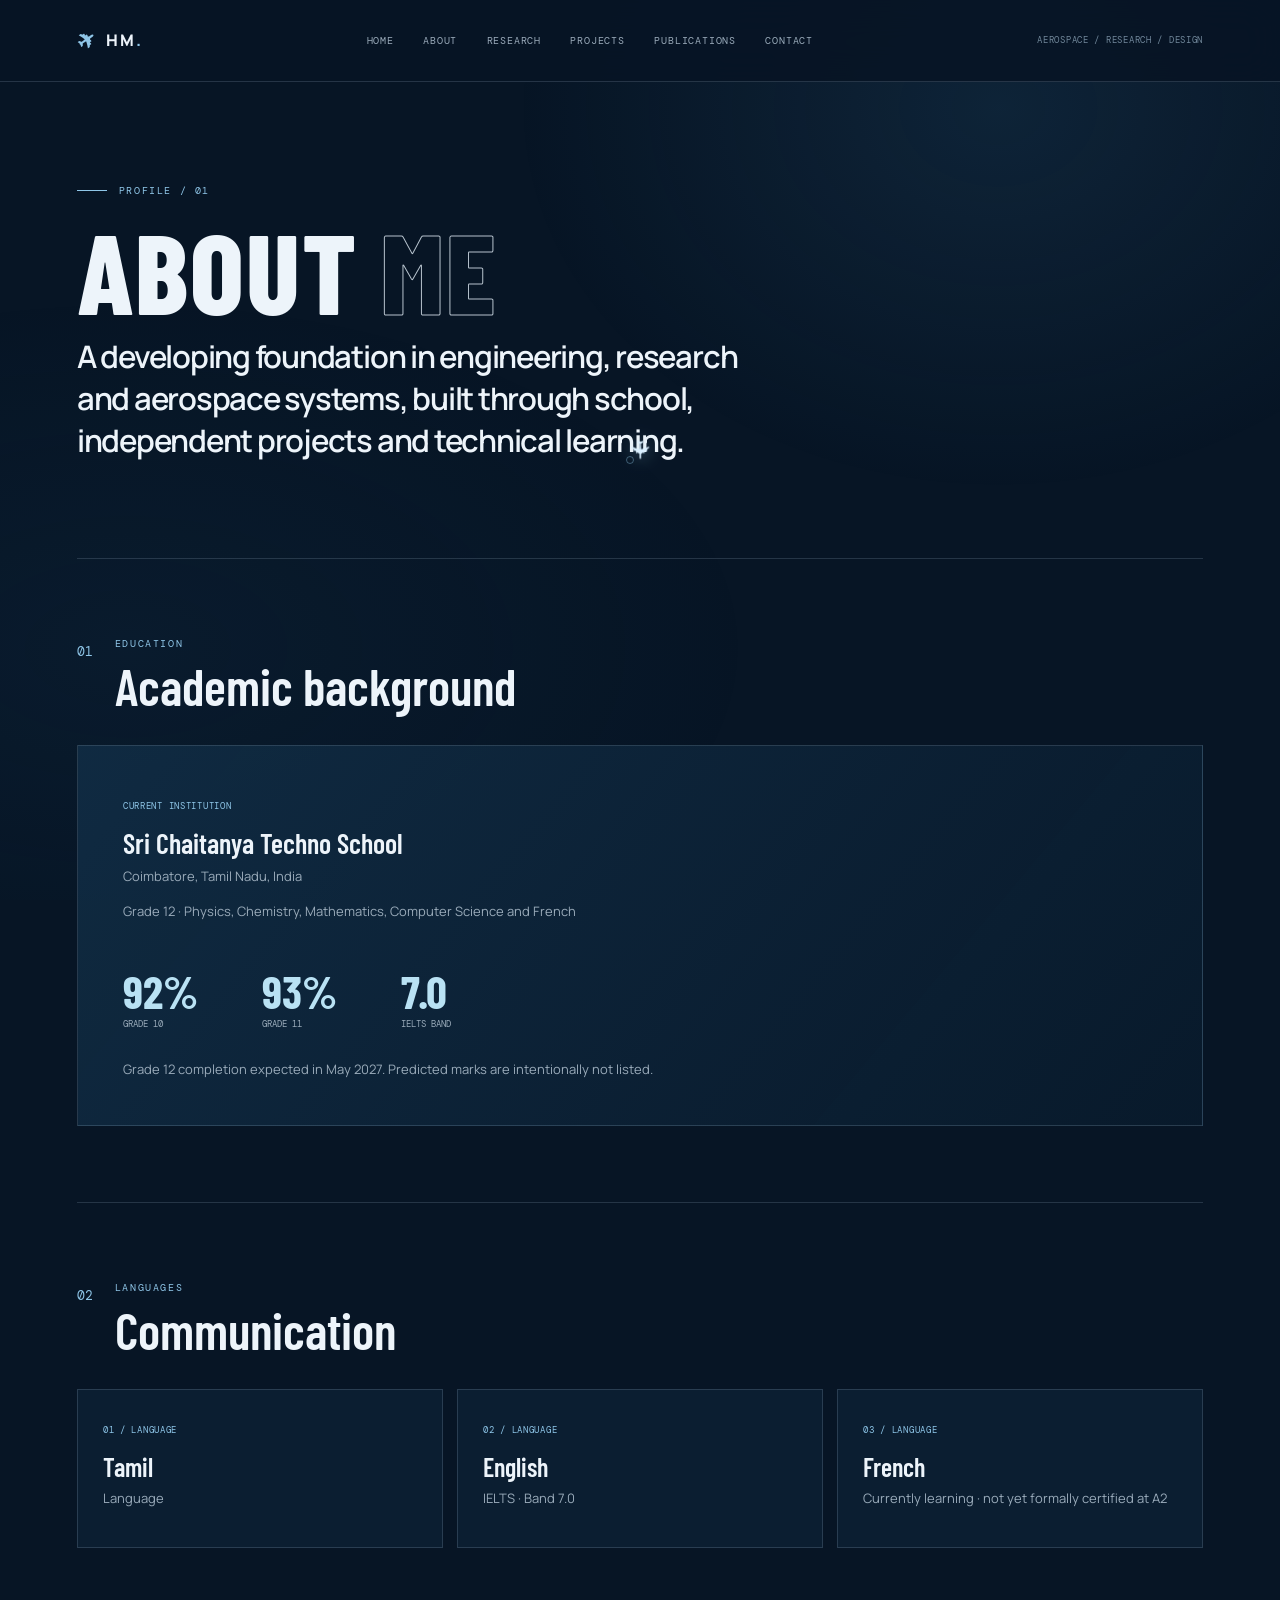
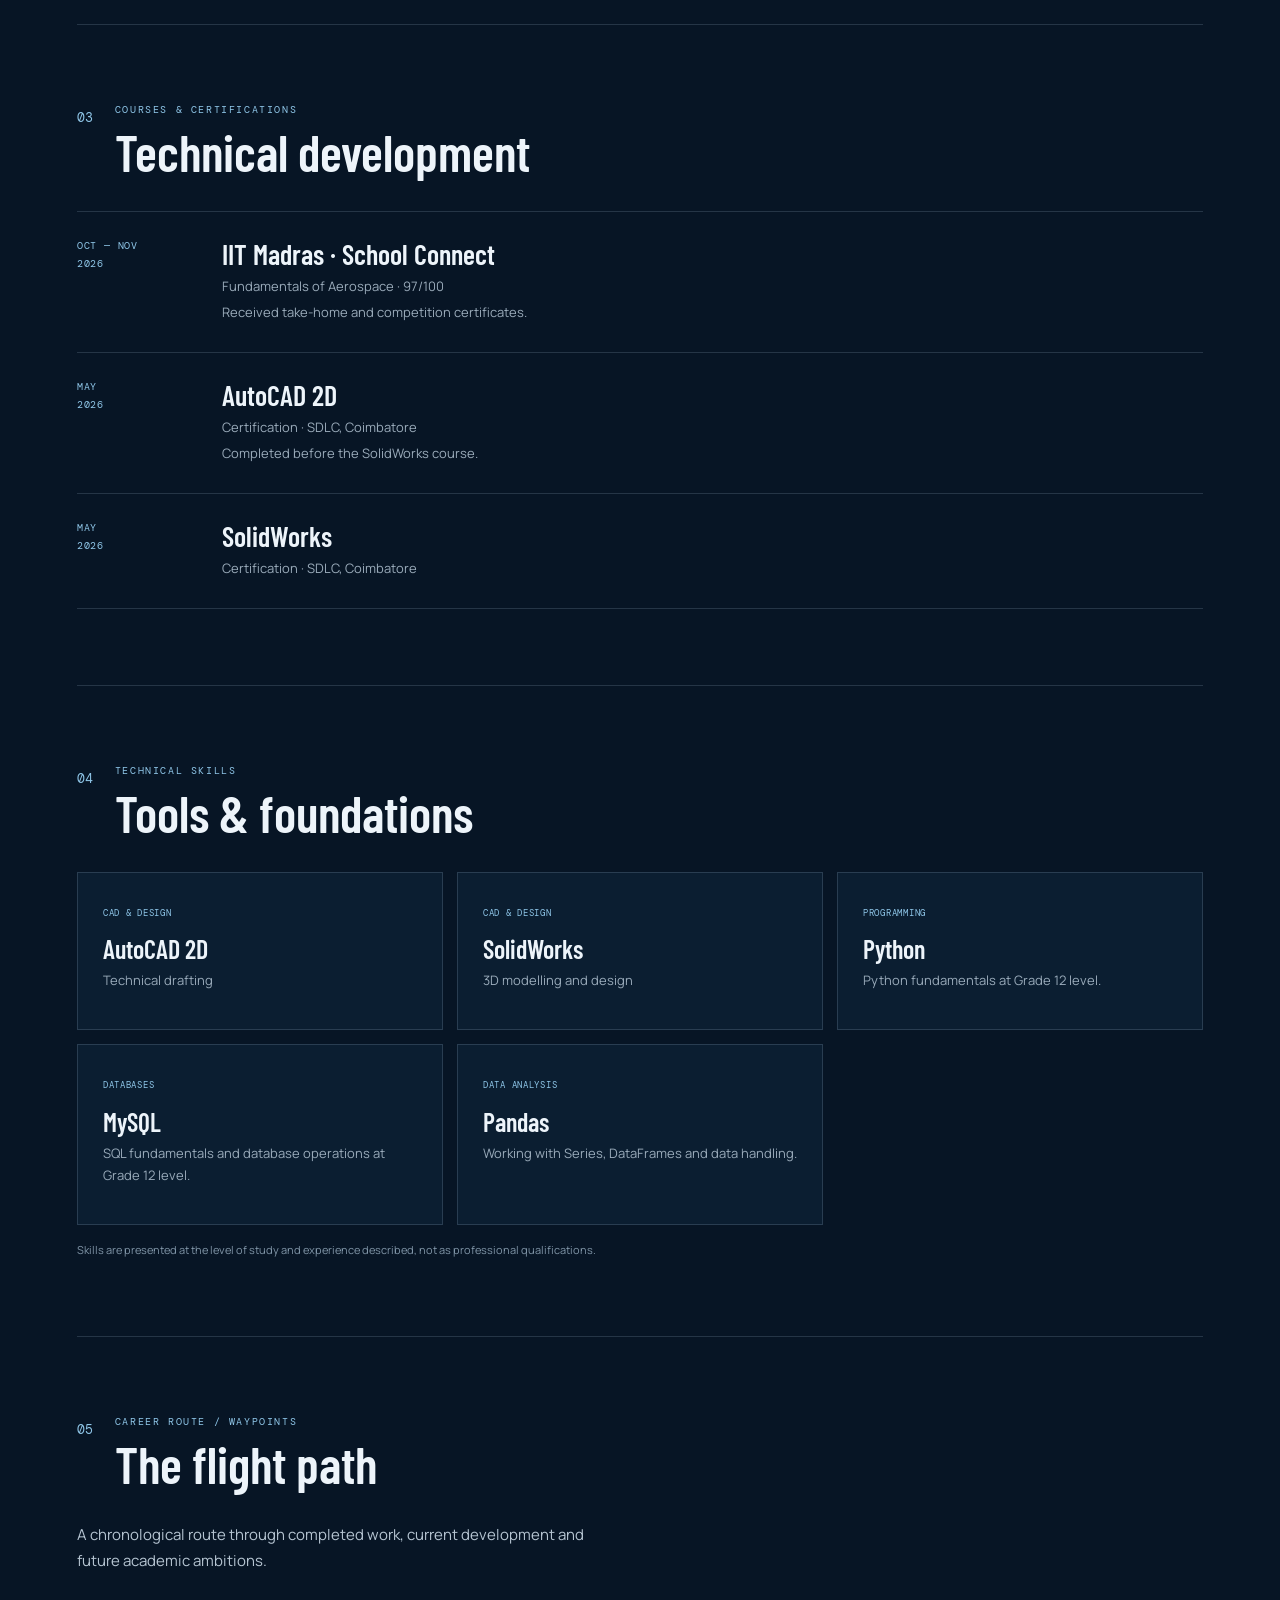
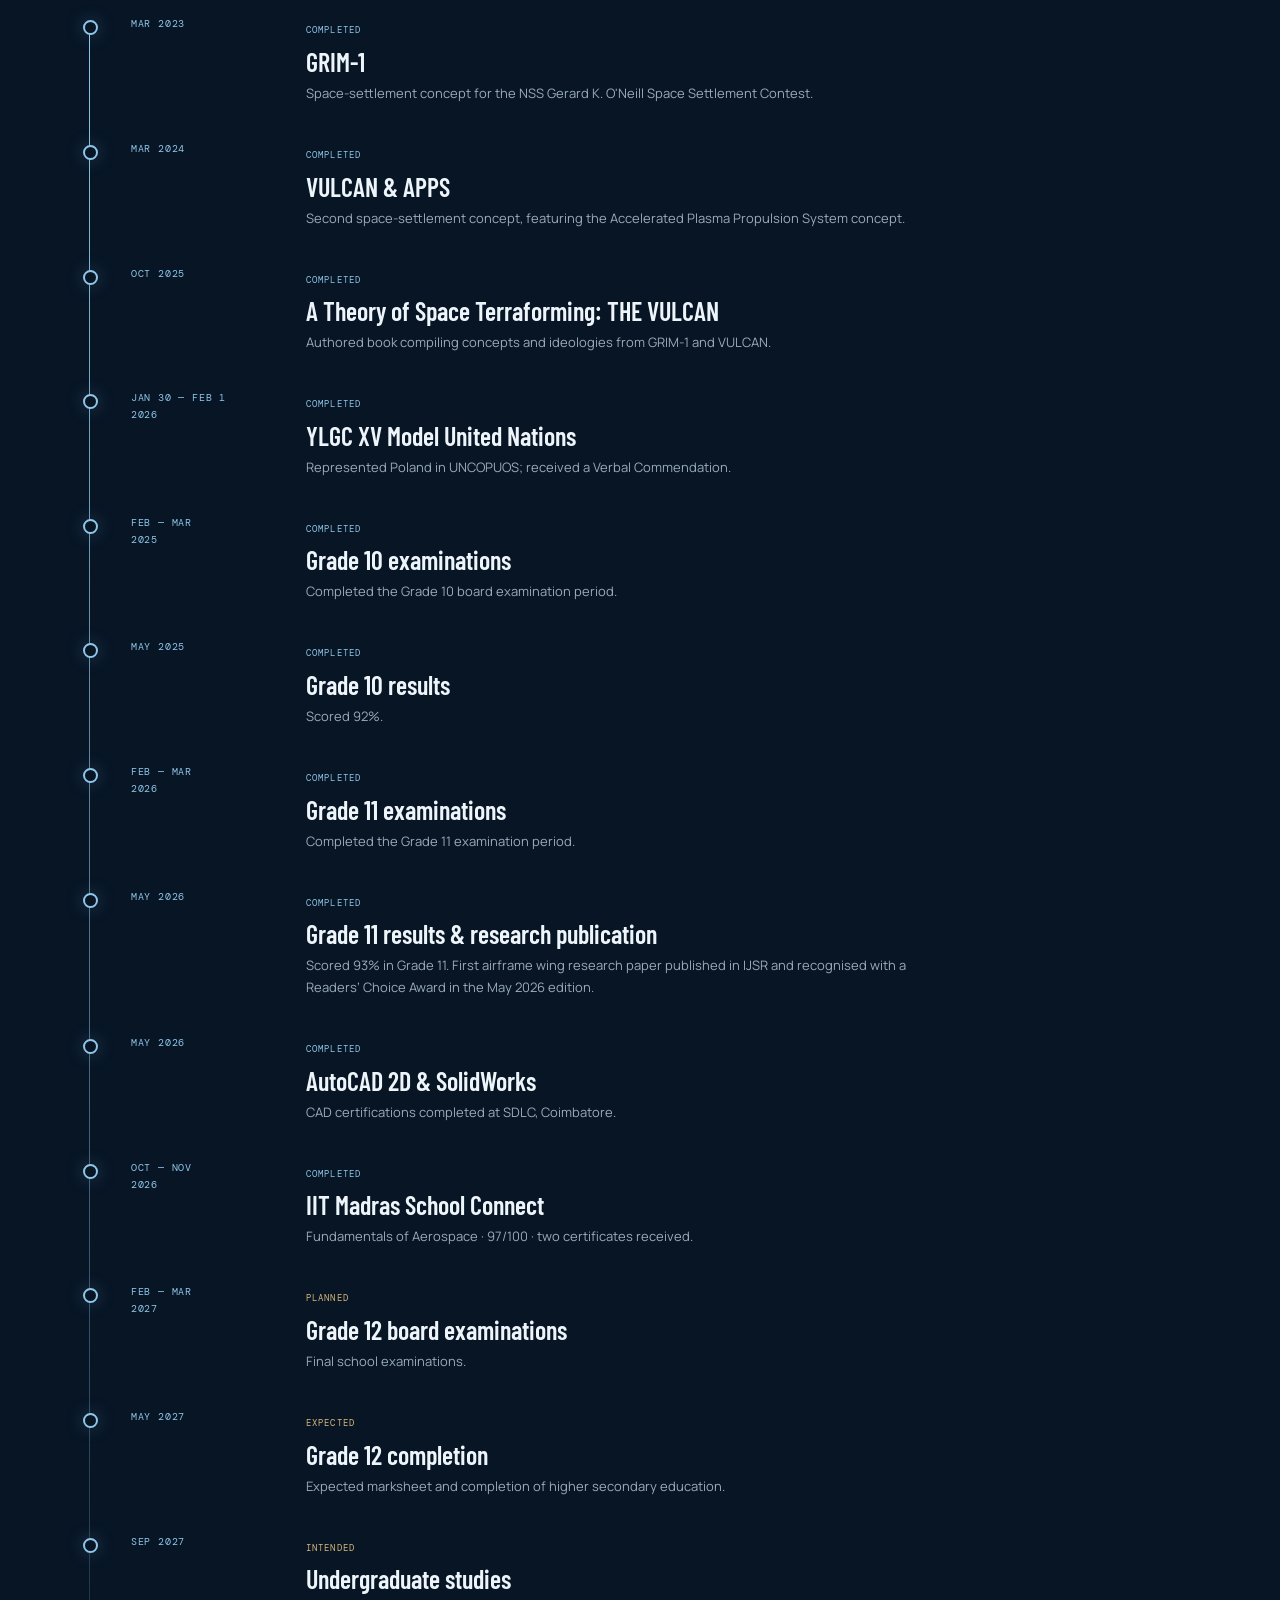
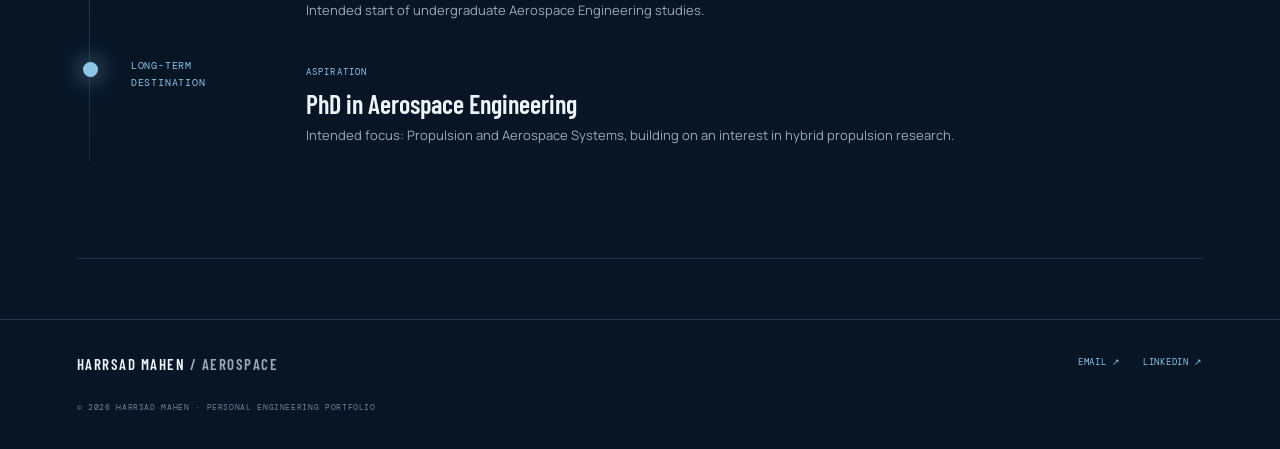
==== commit 85b10c07: "Add files via upload" ====
--- a/about.html
+++ b/about.html
@@ -18,7 +18,7 @@
 </header>
 <main><section class="page-hero page-shell">
       <p class="eyebrow"><span class="eyebrow-line"></span> PROFILE / 01</p><h1>ABOUT <span class="outline-text">ME</span></h1>
-      <p class="hero-lede">A developing foundation in engineering, research and aerospace systems.</p>
+      <p class="hero-lede">A developing foundation in engineering, research and aerospace systems, built through school, independent projects and technical learning.</p>
     </section>
     <section class="content-section page-shell">
       <div class="section-heading"><span class="section-number">01</span><div><p class="eyebrow">EDUCATION</p><h2>Academic background</h2></div></div>
@@ -35,13 +35,13 @@
       <div class="three-grid">
         <article class="data-card"><span class="micro-label">01 / LANGUAGE</span><h3>Tamil</h3><p>Language</p></article>
         <article class="data-card"><span class="micro-label">02 / LANGUAGE</span><h3>English</h3><p>IELTS · Band 7.0</p></article>
-        <article class="data-card"><span class="micro-label">03 / LANGUAGE</span><h3>French</h3><p>Currently learning · working towards A2</p></article>
+        <article class="data-card"><span class="micro-label">03 / LANGUAGE</span><h3>French</h3><p>Currently learning · not yet formally certified at A2</p></article>
       </div>
     </section>
     <section class="content-section page-shell">
       <div class="section-heading"><span class="section-number">03</span><div><p class="eyebrow">COURSES & CERTIFICATIONS</p><h2>Technical development</h2></div></div>
       <div class="stack-list">
-        <article class="list-card"><div class="list-date">AUG — OCT<br>2026</div><div><h3>IIT Madras · School Connect</h3><p>Fundamentals of Aerospace · 97/100</p><p class="muted">Received take-home and competition certificates.</p></div></article>
+        <article class="list-card"><div class="list-date">OCT — NOV<br>2026</div><div><h3>IIT Madras · School Connect</h3><p>Fundamentals of Aerospace · 97/100</p><p class="muted">Received take-home and competition certificates.</p></div></article>
         <article class="list-card"><div class="list-date">MAY<br>2026</div><div><h3>AutoCAD 2D</h3><p>Certification · SDLC, Coimbatore</p><p class="muted">Completed before the SolidWorks course.</p></div></article>
         <article class="list-card"><div class="list-date">MAY<br>2026</div><div><h3>SolidWorks</h3><p>Certification · SDLC, Coimbatore</p></div></article>
       </div>
@@ -51,9 +51,9 @@
       <div class="skill-grid">
         <article class="data-card"><span class="micro-label">CAD & DESIGN</span><h3>AutoCAD 2D</h3><p>Technical drafting</p></article>
         <article class="data-card"><span class="micro-label">CAD & DESIGN</span><h3>SolidWorks</h3><p>3D modelling and design</p></article>
-        <article class="data-card"><span class="micro-label">PROGRAMMING</span><h3>Python</h3><p>Fundamentals and data handling using Pandas, including Series and DataFrames.</p></article>
+        <article class="data-card"><span class="micro-label">PROGRAMMING</span><h3>Python</h3><p>Python fundamentals at Grade 12 level.</p></article>
         <article class="data-card"><span class="micro-label">DATABASES</span><h3>MySQL</h3><p>SQL fundamentals and database operations at Grade 12 level.</p></article>
-        <article class="data-card"><span class="micro-label">RESEARCH APPLICATION</span><h3>CFD</h3><p>Applied in airframe wing research.</p></article>
+        <article class="data-card"><span class="micro-label">DATA ANALYSIS</span><h3>Pandas</h3><p>Working with Series, DataFrames and data handling.</p></article>
       </div>
       <p class="note">Skills are presented at the level of study and experience described, not as professional qualifications.</p>
     </section>
@@ -61,13 +61,17 @@
       <div class="section-heading"><span class="section-number">05</span><div><p class="eyebrow">CAREER ROUTE / WAYPOINTS</p><h2>The flight path</h2></div></div>
       <p class="body-copy narrow">A chronological route through completed work, current development and future academic ambitions.</p>
       <div class="timeline">
+        <span class="timeline-aircraft" aria-hidden="true">✈</span>
         <article class="timeline-item complete"><span class="timeline-date">MAR 2023</span><div><span class="status">COMPLETED</span><h3>GRIM-1</h3><p>Space-settlement concept for the NSS Gerard K. O'Neill Space Settlement Contest.</p></div></article>
         <article class="timeline-item complete"><span class="timeline-date">MAR 2024</span><div><span class="status">COMPLETED</span><h3>VULCAN & APPS</h3><p>Second space-settlement concept, featuring the Accelerated Plasma Propulsion System concept.</p></div></article>
         <article class="timeline-item complete"><span class="timeline-date">OCT 2025</span><div><span class="status">COMPLETED</span><h3>A Theory of Space Terraforming: THE VULCAN</h3><p>Authored book compiling concepts and ideologies from GRIM-1 and VULCAN.</p></div></article>
         <article class="timeline-item complete"><span class="timeline-date">JAN 30 — FEB 1<br>2026</span><div><span class="status">COMPLETED</span><h3>YLGC XV Model United Nations</h3><p>Represented Poland in UNCOPUOS; received a Verbal Commendation.</p></div></article>
-        <article class="timeline-item complete"><span class="timeline-date">FEB — MAY<br>2026</span><div><span class="status">COMPLETED</span><h3>Airframe wing research</h3><p>First research paper completed and published in IJSR in May 2026; received Readers' Choice Award recognition in the May 2026 edition.</p></div></article>
+        <article class="timeline-item complete"><span class="timeline-date">FEB — MAR<br>2025</span><div><span class="status">COMPLETED</span><h3>Grade 10 examinations</h3><p>Completed the Grade 10 board examination period.</p></div></article>
+        <article class="timeline-item complete"><span class="timeline-date">MAY 2025</span><div><span class="status">COMPLETED</span><h3>Grade 10 results</h3><p>Scored 92%.</p></div></article>
+        <article class="timeline-item complete"><span class="timeline-date">FEB — MAR<br>2026</span><div><span class="status">COMPLETED</span><h3>Grade 11 examinations</h3><p>Completed the Grade 11 examination period.</p></div></article>
+        <article class="timeline-item complete"><span class="timeline-date">MAY 2026</span><div><span class="status">COMPLETED</span><h3>Grade 11 results & research publication</h3><p>Scored 93% in Grade 11. First airframe wing research paper published in IJSR and recognised with a Readers’ Choice Award in the May 2026 edition.</p></div></article>
         <article class="timeline-item complete"><span class="timeline-date">MAY 2026</span><div><span class="status">COMPLETED</span><h3>AutoCAD 2D & SolidWorks</h3><p>CAD certifications completed at SDLC, Coimbatore.</p></div></article>
-        <article class="timeline-item complete"><span class="timeline-date">AUG — OCT<br>2026</span><div><span class="status">COMPLETED</span><h3>IIT Madras School Connect</h3><p>Fundamentals of Aerospace · 97/100 · two certificates received.</p></div></article>
+        <article class="timeline-item complete"><span class="timeline-date">OCT — NOV<br>2026</span><div><span class="status">COMPLETED</span><h3>IIT Madras School Connect</h3><p>Fundamentals of Aerospace · 97/100 · two certificates received.</p></div></article>
         <article class="timeline-item planned"><span class="timeline-date">FEB — MAR<br>2027</span><div><span class="status">PLANNED</span><h3>Grade 12 board examinations</h3><p>Final school examinations.</p></div></article>
         <article class="timeline-item planned"><span class="timeline-date">MAY 2027</span><div><span class="status">EXPECTED</span><h3>Grade 12 completion</h3><p>Expected marksheet and completion of higher secondary education.</p></div></article>
         <article class="timeline-item planned"><span class="timeline-date">SEP 2027</span><div><span class="status">INTENDED</span><h3>Undergraduate studies</h3><p>Intended start of undergraduate Aerospace Engineering studies.</p></div></article>
--- a/styles.css
+++ b/styles.css
@@ -6,3 +6,33 @@
 @media(max-width:900px){.header-index{display:none}.site-header{gap:20px}.main-nav{gap:14px}.home-hero{min-height:unset;padding-block:75px;grid-template-columns:1fr}.hero-visual{height:390px}.home-strip{grid-template-columns:1fr}.home-strip>div+div{border-left:0;border-top:1px solid var(--line);padding:25px 0 0}.home-strip p{min-height:0}.contact-layout{gap:35px}.book-feature{grid-template-columns:190px 1fr}.book-index{min-height:290px}.book-mark{font-size:90px}}
 @media(max-width:680px){.site-header{height:70px;justify-content:space-between;padding-inline:6vw}.menu-toggle{display:block}.main-nav{display:none;position:absolute;top:70px;left:0;right:0;background:#08192a;padding:20px 6vw 25px;border-bottom:1px solid var(--line);flex-direction:column;gap:18px}.main-nav.open{display:flex}.main-nav a{font-size:12px}.page-shell{width:88vw}.home-hero{padding-block:62px 70px}h1{font-size:clamp(70px,18vw,112px)}.hero-visual{height:330px}.page-hero{padding-block:70px 45px}.page-hero h1{font-size:clamp(58px,15vw,88px)}.content-section{padding-block:55px}.three-grid,.skill-grid{grid-template-columns:1fr 1fr}.score-grid{justify-content:space-between;gap:12px}.score strong{font-size:38px}.list-card{grid-template-columns:82px 1fr;gap:15px}.timeline{padding-left:28px}.timeline-item{grid-template-columns:1fr;gap:5px;padding-bottom:28px}.timeline-item:before{left:-34px}.gallery-grid{grid-template-columns:1fr}.gallery-wide{grid-column:auto}.gallery-item img,.gallery-wide img,.vulcan-gallery .gallery-item img{height:300px}.apps-feature{grid-template-columns:1fr;padding:17px}.apps-feature img{max-height:280px}.project-heading{align-items:start;flex-direction:column}.book-feature{grid-template-columns:1fr}.book-index{min-height:260px;max-width:230px}.contact-layout{grid-template-columns:1fr}.form-row{grid-template-columns:1fr}.collab-panel{align-items:flex-start;flex-direction:column}.feature-meta{flex-direction:column}.site-footer{grid-template-columns:1fr}.footer-links{grid-row:2}.site-footer small{grid-row:3}.small-publication-note{align-items:flex-start;flex-direction:column;gap:12px}}
 @media(prefers-reduced-motion:reduce){*,*:before,*:after{scroll-behavior:auto!important;animation-duration:.01ms!important;transition-duration:.01ms!important}.reveal{opacity:1;transform:none}}
+
+/* Interactive aircraft-inspired name treatment */
+.name-wave{display:inline-flex;white-space:nowrap;cursor:default;isolation:isolate;padding-right:.035em}
+.name-wave>span{display:inline-block;transform-origin:50% 75%;transition:color .25s ease,-webkit-text-stroke-color .25s ease,text-shadow .25s ease}
+.name-wave:hover>span{color:var(--cyan);-webkit-text-stroke-color:var(--cyan);text-shadow:0 0 18px rgba(143,198,232,.38);animation:name-flight-wave .9s cubic-bezier(.2,.75,.25,1) both}
+.name-wave:hover>span:nth-child(1){animation-delay:0ms}
+.name-wave:hover>span:nth-child(2){animation-delay:65ms}
+.name-wave:hover>span:nth-child(3){animation-delay:130ms}
+.name-wave:hover>span:nth-child(4){animation-delay:195ms}
+.name-wave:hover>span:nth-child(5){animation-delay:260ms}
+@keyframes name-flight-wave{0%,100%{transform:translateY(0) rotate(0deg) skewX(0deg)}28%{transform:translateY(-.13em) rotate(-5deg) skewX(-3deg)}58%{transform:translateY(.035em) rotate(2deg) skewX(1deg)}78%{transform:translateY(-.045em) rotate(-1deg)}}
+@media(prefers-reduced-motion:reduce){.name-wave:hover>span{animation:none!important}}
+
+
+/* Portfolio 3.0 — cursor-steered aircraft display */
+.hero-visual{touch-action:pan-y;cursor:crosshair}
+.hero-visual:focus-visible{outline:2px solid var(--cyan);outline-offset:4px}
+.hero-plane{left:50%;top:48%;will-change:left,top,transform;transition:filter .25s;text-shadow:0 0 45px rgba(143,198,232,.35)}
+.hero-visual.is-steering .hero-plane{filter:drop-shadow(0 0 18px rgba(143,198,232,.65));color:var(--cyan)}
+.flight-readout{position:absolute;left:24px;top:62px;display:flex;flex-direction:column;gap:4px;font:8px var(--mono);letter-spacing:.12em;color:var(--muted);pointer-events:none}
+.flight-readout strong{font-size:9px;font-weight:400;color:var(--cyan)}
+.flight-hint{position:absolute;right:22px;bottom:23px;font:8px var(--mono);letter-spacing:.1em;color:var(--muted);text-align:right;max-width:160px;pointer-events:none}
+@media(max-width:680px){.flight-readout{top:52px;left:16px}.flight-hint{right:15px;bottom:15px;font-size:7px}.hero-plane{font-size:76px}}
+
+/* Timeline flight marker */
+.timeline{isolation:isolate}
+.timeline-aircraft{position:absolute;z-index:2;left:-12px;top:0;color:var(--cyan);font-size:17px;opacity:0;transform:rotate(90deg);filter:drop-shadow(0 0 8px rgba(143,198,232,.7));pointer-events:none}
+.timeline:hover .timeline-aircraft,.timeline:focus-within .timeline-aircraft{opacity:1;animation:timeline-flight 4.8s cubic-bezier(.35,.05,.55,.95) infinite}
+@keyframes timeline-flight{0%{top:0;transform:translateY(0) rotate(90deg)}100%{top:calc(100% - 24px);transform:translateY(0) rotate(90deg)}}
+@media(prefers-reduced-motion:reduce){.timeline:hover .timeline-aircraft,.timeline:focus-within .timeline-aircraft{animation:none;top:0;opacity:.85}}
